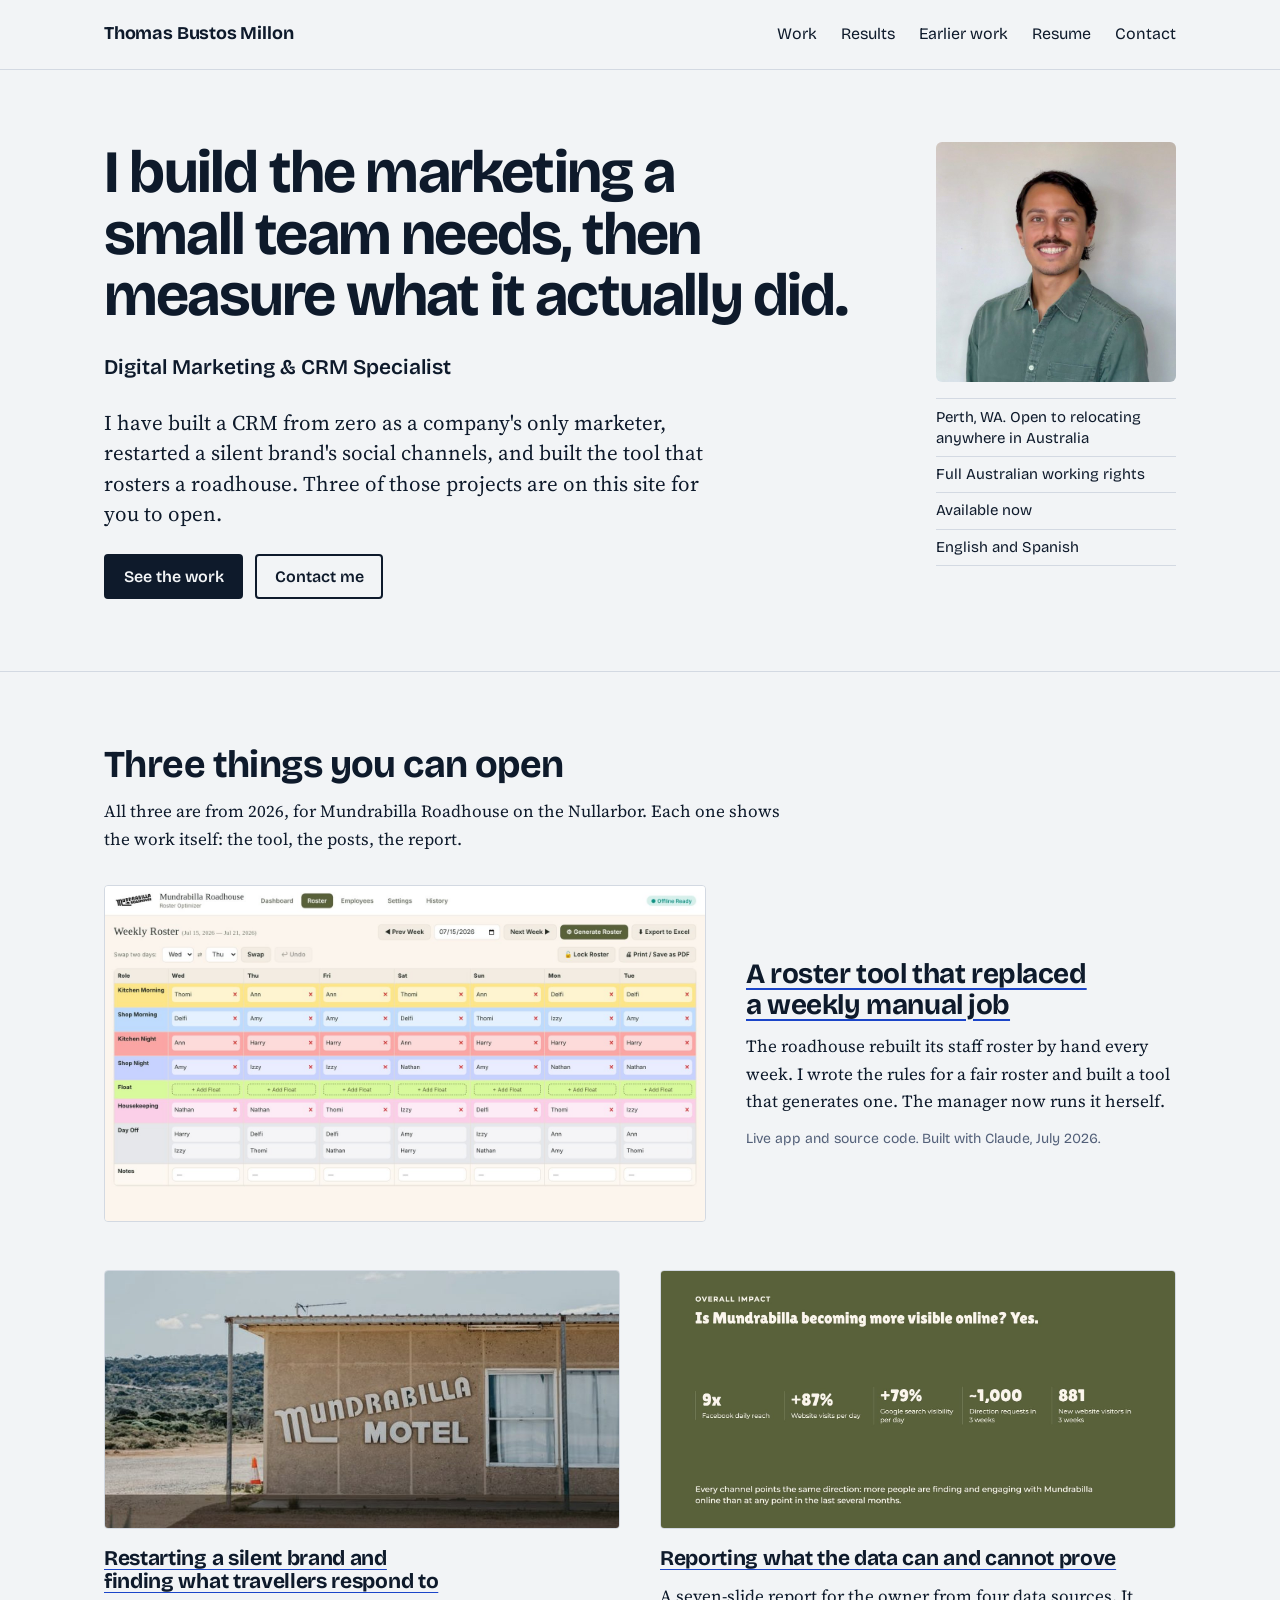
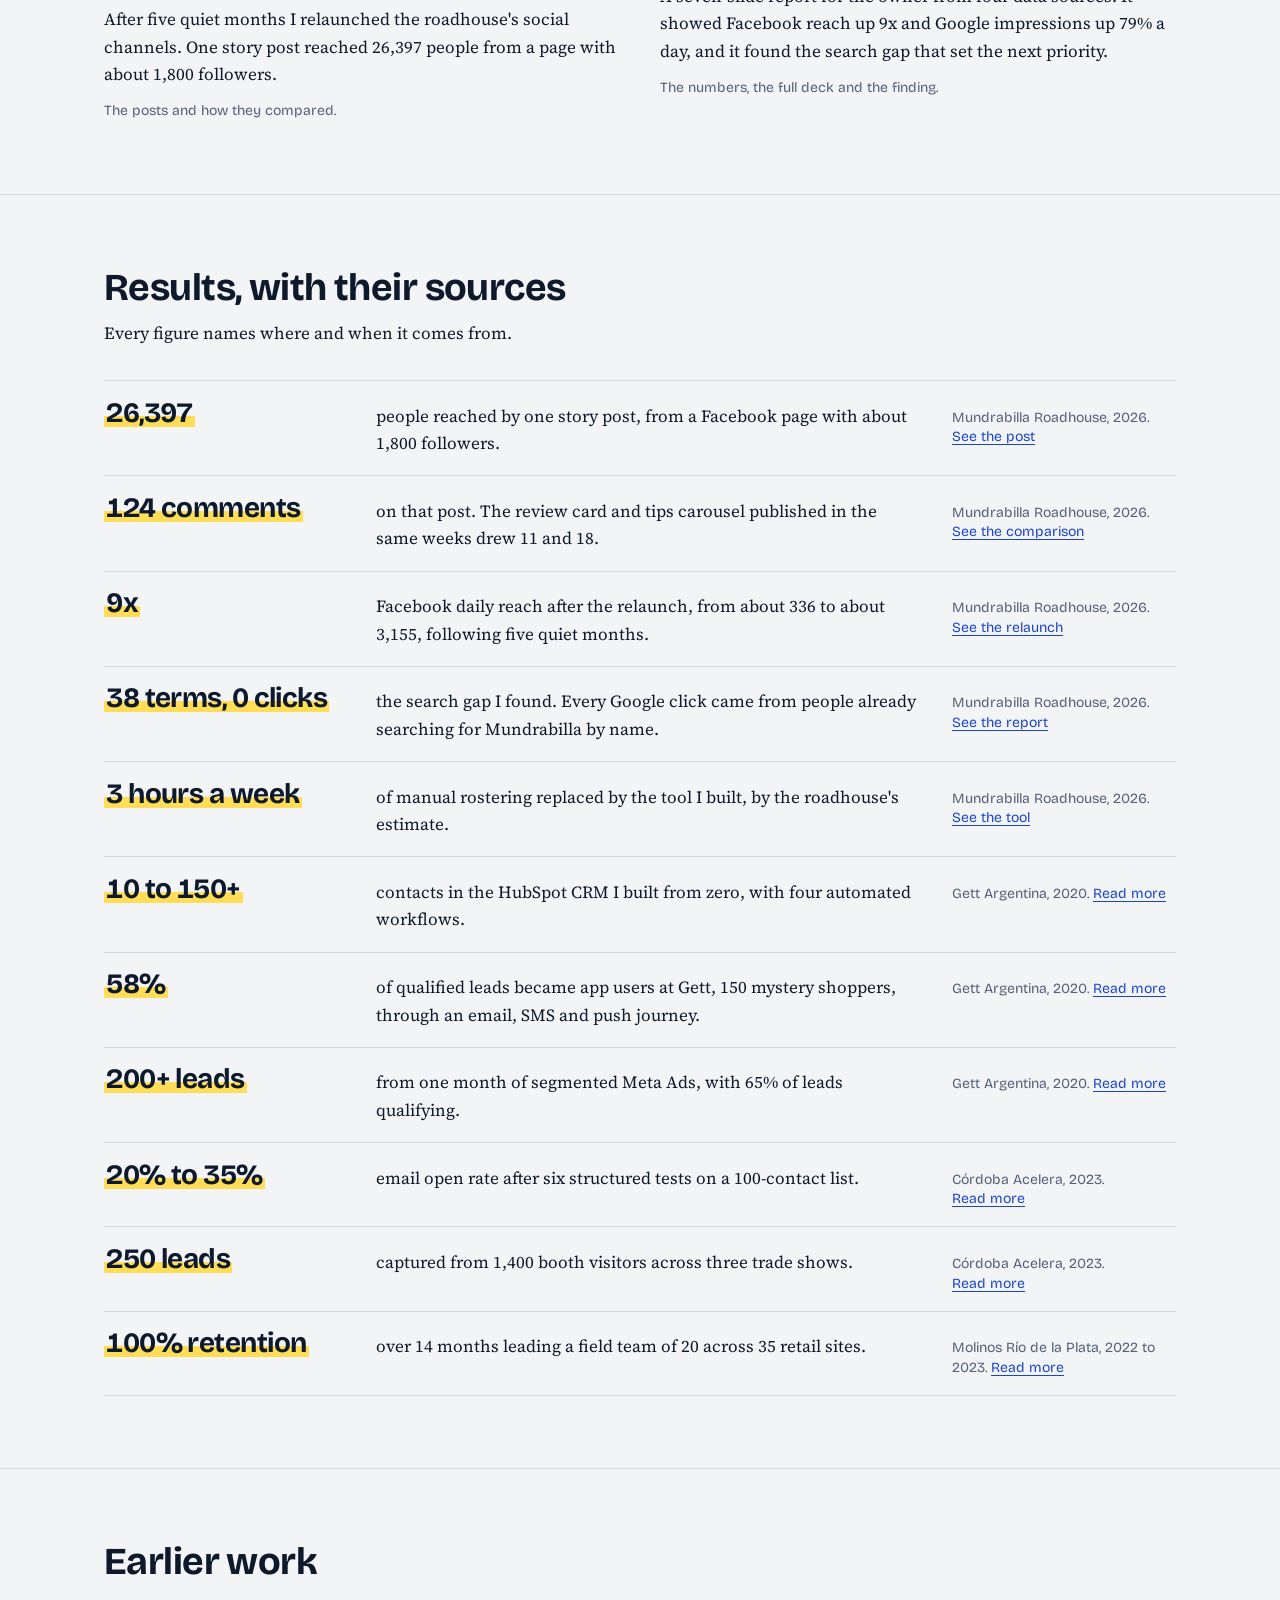
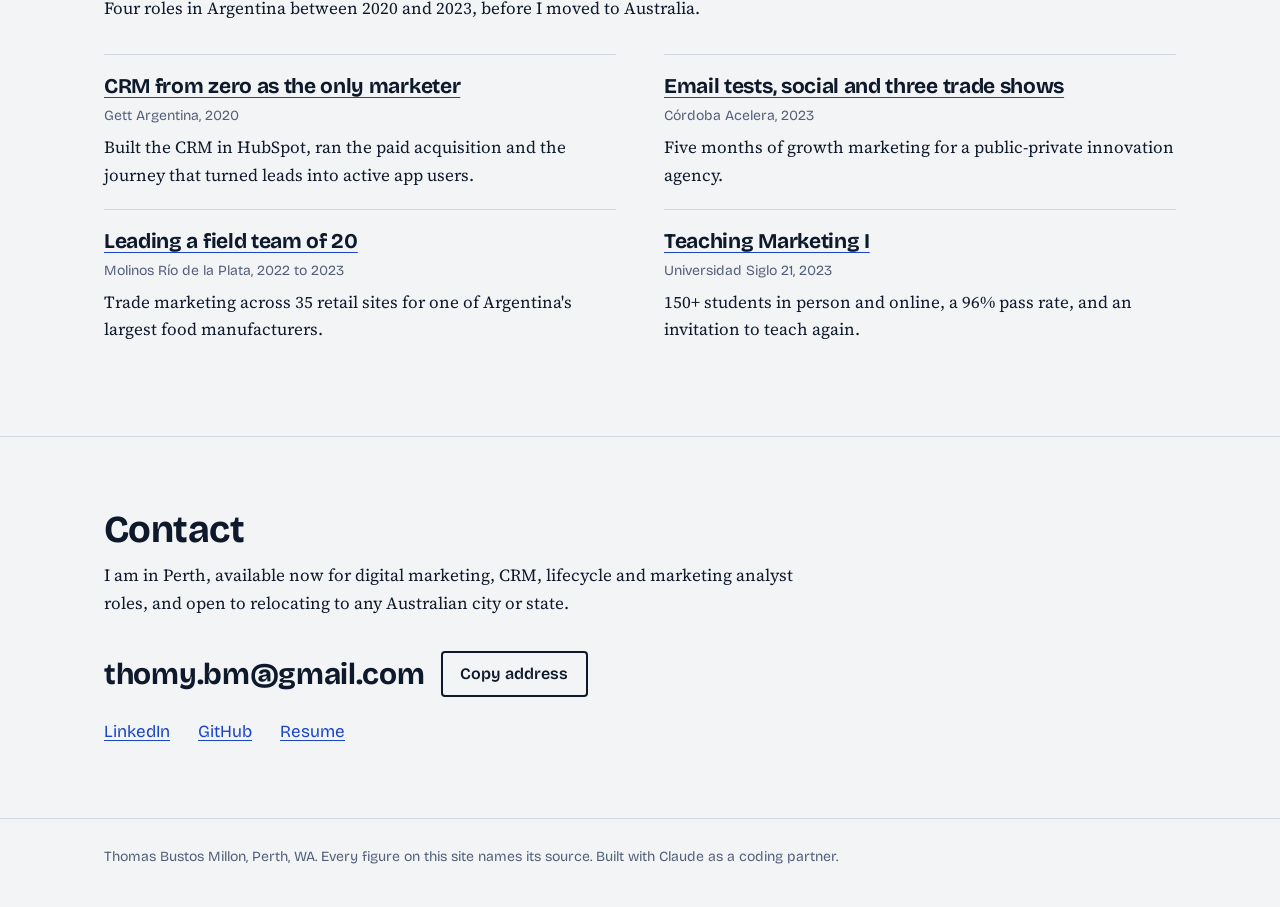
==== index.html @ 8770dae7 "Add files via upload" ====
<!doctype html>
<html lang="en-AU">
<head>
<meta charset="utf-8">
<meta name="viewport" content="width=device-width, initial-scale=1">
<title>Thomas Bustos Millon | Digital Marketing &amp; CRM Specialist, Perth</title>
<meta name="description" content="Portfolio of Thomas Bustos Millon, a digital marketing and CRM specialist in Perth. Real projects, with the evidence and the source of every number.">
<meta property="og:title" content="Thomas Bustos Millon | Digital Marketing &amp; CRM Specialist, Perth">
<meta property="og:description" content="Portfolio of Thomas Bustos Millon, a digital marketing and CRM specialist in Perth. Real projects, with the evidence and the source of every number.">
<meta property="og:type" content="website">
<meta name="color-scheme" content="light dark">
<link rel="preconnect" href="https://fonts.googleapis.com">
<link rel="preconnect" href="https://fonts.gstatic.com" crossorigin>
<link rel="stylesheet" href="https://fonts.googleapis.com/css2?family=Bricolage+Grotesque:opsz,wght@12..96,400..800&family=Source+Serif+4:ital,opsz,wght@0,8..60,400..700;1,8..60,400..700&display=swap">
<link rel="stylesheet" href="assets/site.css">
<script type="application/ld+json">{"@context": "https://schema.org", "@type": "Person", "name": "Thomas Bustos Millon", "jobTitle": "Digital Marketing & CRM Specialist", "address": {"@type": "PostalAddress", "addressLocality": "Perth", "addressRegion": "WA", "addressCountry": "AU"}, "knowsLanguage": ["en", "es"], "sameAs": ["https://www.linkedin.com/in/thomas-bustos-millon", "https://github.com/thomybm"]}</script>
</head>
<body>
<a class="skip" href="#main">Skip to content</a>
<header class="site-head"><div class="wrap">
  <a class="brand" href="index.html">Thomas Bustos Millon</a>
  <nav class="site-nav" aria-label="Main">
    <a href="index.html#work">Work</a>
    <a href="index.html#results">Results</a>
    <a href="earlier-work.html">Earlier work</a>
    <a href="resume.html">Resume</a>
    <a href="index.html#contact">Contact</a>
  </nav>
</div></header>
<main id="main">
<section class="section hero" aria-labelledby="hero-title">
  <div class="wrap">
    <div class="hero-main">
      <h1 id="hero-title">I build the marketing a small team needs, then measure what it actually did.</h1>
      <p class="role">Digital Marketing &amp; CRM Specialist</p>
      <p class="lede">I have built a CRM from zero as a company's only marketer, restarted a silent brand's social channels, and built the tool that rosters a roadhouse. Three of those projects are on this site for you to open.</p>
      <div class="actions">
        <a class="btn btn-solid" href="#work">See the work</a>
        <a class="btn" href="#contact">Contact me</a>
      </div>
    </div>
    <div class="hero-side">
      <img src="assets/img/thomas.jpg" alt="Thomas Bustos Millon" width="640" height="640">
      <ul class="facts">
        <li>Perth, WA. Open to relocating anywhere in Australia</li>
        <li>Full Australian working rights</li>
        <li>Available now</li>
        <li>English and Spanish</li>
      </ul>
    </div>
  </div>
</section>

<section class="section" id="work" aria-labelledby="work-title">
  <div class="wrap">
    <div class="section-head">
      <h2 id="work-title">Three things you can open</h2>
      <p>All three are from 2026, for Mundrabilla Roadhouse on the Nullarbor. Each one shows the work itself: the tool, the posts, the report.</p>
    </div>

    <article class="feature">
      <a class="shot" href="roster-optimizer.html"><img src="assets/img/roster-week.jpg" alt="The Roster Optimizer showing a generated weekly roster, with roles down the side and days across the top" width="1500" height="838"></a>
      <div class="feature-text">
        <h3><a class="title-link" href="roster-optimizer.html">A roster tool that replaced a weekly manual job</a></h3>
        <p>The roadhouse rebuilt its staff roster by hand every week. I wrote the rules for a fair roster and built a tool that generates one. The manager now runs it herself.</p>
        <p class="small">Live app and source code. Built with Claude, July 2026.</p>
      </div>
    </article>

    <div class="pair">
      <article>
        <a class="shot shot-crop" href="social-relaunch.html"><img src="assets/img/post-crossing-image.jpg" alt="Facebook post image of the Mundrabilla Motel with the words #MundrabillaCrossing, show us your crossing" width="820" height="1024" style="object-position: center 62%"></a>
        <div class="pair-text">
          <h3><a class="title-link" href="social-relaunch.html">Restarting a silent brand and finding what travellers respond to</a></h3>
          <p>After five quiet months I relaunched the roadhouse's social channels. One story post reached 26,397 people from a page with about 1,800 followers.</p>
          <p class="small">The posts and how they compared.</p>
        </div>
      </article>
      <article>
        <a class="shot shot-crop" href="performance-report.html"><img src="assets/img/deck-6.jpg" alt="Report slide titled Is Mundrabilla becoming more visible online? Yes. It shows Facebook daily reach up 9 times, website visits per day up 87%, Google search visibility up 79%, about 1,000 direction requests and 881 new website visitors." width="1600" height="900" style="object-position: left 35%"></a>
        <div class="pair-text">
          <h3><a class="title-link" href="performance-report.html">Reporting what the data can and cannot prove</a></h3>
          <p>A seven-slide report for the owner from four data sources. It showed Facebook reach up 9x and Google impressions up 79% a day, and it found the search gap that set the next priority.</p>
          <p class="small">The numbers, the full deck and the finding.</p>
        </div>
      </article>
    </div>
  </div>
</section>

<section class="section" id="results" aria-labelledby="results-title">
  <div class="wrap">
    <div class="section-head">
      <h2 id="results-title">Results, with their sources</h2>
      <p>Every figure names where and when it comes from.</p>
    </div>
    <ul class="results">
      <li>
        <p class="fig"><span>26,397</span></p>
        <p class="what">people reached by one story post, from a Facebook page with about 1,800 followers.</p>
        <p class="src">Mundrabilla Roadhouse, 2026. <a href="social-relaunch.html">See the post</a></p>
      </li>
      <li>
        <p class="fig"><span>124 comments</span></p>
        <p class="what">on that post. The review card and tips carousel published in the same weeks drew 11 and 18.</p>
        <p class="src">Mundrabilla Roadhouse, 2026. <a href="social-relaunch.html">See the comparison</a></p>
      </li>
      <li>
        <p class="fig"><span>9x</span></p>
        <p class="what">Facebook daily reach after the relaunch, from about 336 to about 3,155, following five quiet months.</p>
        <p class="src">Mundrabilla Roadhouse, 2026. <a href="social-relaunch.html">See the relaunch</a></p>
      </li>
      <li>
        <p class="fig"><span>38 terms, 0 clicks</span></p>
        <p class="what">the search gap I found. Every Google click came from people already searching for Mundrabilla by name.</p>
        <p class="src">Mundrabilla Roadhouse, 2026. <a href="performance-report.html">See the report</a></p>
      </li>
      <li>
        <p class="fig"><span>3 hours a week</span></p>
        <p class="what">of manual rostering replaced by the tool I built, by the roadhouse's estimate.</p>
        <p class="src">Mundrabilla Roadhouse, 2026. <a href="roster-optimizer.html">See the tool</a></p>
      </li>
      <li>
        <p class="fig"><span>10 to 150+</span></p>
        <p class="what">contacts in the HubSpot CRM I built from zero, with four automated workflows.</p>
        <p class="src">Gett Argentina, 2020. <a href="earlier-work.html#gett">Read more</a></p>
      </li>
      <li>
        <p class="fig"><span>58%</span></p>
        <p class="what">of qualified leads became app users at Gett, 150 mystery shoppers, through an email, SMS and push journey.</p>
        <p class="src">Gett Argentina, 2020. <a href="earlier-work.html#gett">Read more</a></p>
      </li>
      <li>
        <p class="fig"><span>200+ leads</span></p>
        <p class="what">from one month of segmented Meta Ads, with 65% of leads qualifying.</p>
        <p class="src">Gett Argentina, 2020. <a href="earlier-work.html#gett">Read more</a></p>
      </li>
      <li>
        <p class="fig"><span>20% to 35%</span></p>
        <p class="what">email open rate after six structured tests on a 100-contact list.</p>
        <p class="src">Córdoba Acelera, 2023. <a href="earlier-work.html#cordoba">Read more</a></p>
      </li>
      <li>
        <p class="fig"><span>250 leads</span></p>
        <p class="what">captured from 1,400 booth visitors across three trade shows.</p>
        <p class="src">Córdoba Acelera, 2023. <a href="earlier-work.html#cordoba">Read more</a></p>
      </li>
      <li>
        <p class="fig"><span>100% retention</span></p>
        <p class="what">over 14 months leading a field team of 20 across 35 retail sites.</p>
        <p class="src">Molinos Río de la Plata, 2022 to 2023. <a href="earlier-work.html#molinos">Read more</a></p>
      </li>
    </ul>
  </div>
</section>

<section class="section" aria-labelledby="earlier-title">
  <div class="wrap">
    <div class="section-head">
      <h2 id="earlier-title">Earlier work</h2>
      <p>Four roles in Argentina between 2020 and 2023, before I moved to Australia.</p>
    </div>
    <div class="earlier">
      <article>
        <h3><a class="title-link" href="earlier-work.html#gett">CRM from zero as the only marketer</a></h3>
        <p class="when">Gett Argentina, 2020</p>
        <p>Built the CRM in HubSpot, ran the paid acquisition and the journey that turned leads into active app users.</p>
      </article>
      <article>
        <h3><a class="title-link" href="earlier-work.html#cordoba">Email tests, social and three trade shows</a></h3>
        <p class="when">Córdoba Acelera, 2023</p>
        <p>Five months of growth marketing for a public-private innovation agency.</p>
      </article>
      <article>
        <h3><a class="title-link" href="earlier-work.html#molinos">Leading a field team of 20</a></h3>
        <p class="when">Molinos Río de la Plata, 2022 to 2023</p>
        <p>Trade marketing across 35 retail sites for one of Argentina's largest food manufacturers.</p>
      </article>
      <article>
        <h3><a class="title-link" href="earlier-work.html#teaching">Teaching Marketing I</a></h3>
        <p class="when">Universidad Siglo 21, 2023</p>
        <p>150+ students in person and online, a 96% pass rate, and an invitation to teach again.</p>
      </article>
    </div>
  </div>
</section>

<section class="section" id="contact" aria-labelledby="contact-title">
  <div class="wrap">
    <div class="section-head">
      <h2 id="contact-title">Contact</h2>
      <p>I am in Perth, available now for digital marketing, CRM, lifecycle and marketing analyst roles, and open to relocating to any Australian city or state.</p>
    </div>
    <div class="contact">
      <div class="email-row">
        <span class="email" id="email">thomy.bm@gmail.com</span>
        <button class="btn" type="button" data-copy="email">Copy address</button>
      </div>
      <ul class="links">
        <li><a href="https://www.linkedin.com/in/thomas-bustos-millon">LinkedIn</a></li>
        <li><a href="https://github.com/thomybm">GitHub</a></li>
        <li><a href="resume.html">Resume</a></li>
      </ul>
    </div>
  </div>
</section>
</main>
<footer class="site-foot"><div class="wrap">
  <p class="small">Thomas Bustos Millon, Perth, WA. Every figure on this site names its source. Built with Claude as a coding partner.</p>
</div></footer>
<script src="assets/site.js"></script>
</body>
</html>
---- assets/site.css ----
/* Layout: a left-aligned report. Main column for the work, a margin column where
   sources and evidence status sit beside the thing they describe. */
:root {
  --paper: #F2F4F6;
  --surface: #FFFFFF;
  --ink: #0E1A2B;
  --muted: #536079;
  --line: #D3D9E2;
  --accent: #1B45C9;
  --mark: #FFDD57;
  --mark-ink: #2A2200;
  --sans: "Bricolage Grotesque", "Segoe UI", "Helvetica Neue", Arial, sans-serif;
  --serif: "Source Serif 4", Georgia, "Times New Roman", serif;
  --step--1: 0.875rem;
  --step-0: 1.0625rem;
  --step-1: 1.3125rem;
  --step-2: 1.75rem;
  --step-3: 2.375rem;
  --step-4: clamp(2.25rem, 1.2rem + 4.2vw, 3.75rem);
  --gutter: clamp(16px, 4vw, 40px);
  --note: 17rem;
}
@media (prefers-color-scheme: dark) {
  :root:not([data-theme="light"]) {
    --paper: #0D131C; --surface: #151D29; --ink: #E7ECF3; --muted: #9BA8BC;
    --line: #283346; --accent: #9BB7FF; --mark: #E9C63B; --mark-ink: #1D1700;
    color-scheme: dark;
  }
}
:root[data-theme="dark"] {
  --paper: #0D131C; --surface: #151D29; --ink: #E7ECF3; --muted: #9BA8BC;
  --line: #283346; --accent: #9BB7FF; --mark: #E9C63B; --mark-ink: #1D1700;
  color-scheme: dark;
}

*, *::before, *::after { box-sizing: border-box; }
html { -webkit-text-size-adjust: 100%; }
body {
  margin: 0;
  background: var(--paper);
  color: var(--ink);
  font-family: var(--serif);
  font-size: var(--step-0);
  line-height: 1.62;
  font-optical-sizing: auto;
}
img { max-width: 100%; height: auto; display: block; }
a { color: var(--accent); text-underline-offset: 0.18em; text-decoration-thickness: 0.06em; }
a:hover { text-decoration-thickness: 0.12em; }
:focus-visible { outline: 3px solid var(--accent); outline-offset: 3px; border-radius: 2px; }
h1, h2, h3, h4 { font-family: var(--sans); line-height: 1.1; margin: 0; text-wrap: balance; letter-spacing: -0.015em; }
p, ul, ol, dl, figure { margin: 0; }
ul, ol { padding-left: 1.2em; }
li + li { margin-top: 0.35em; }

.wrap { max-width: 72rem; margin-inline: auto; padding-inline: var(--gutter); }
.skip { position: absolute; left: -999px; top: 0; background: var(--ink); color: var(--paper); padding: 0.5rem 1rem; font-family: var(--sans); }
.skip:focus { left: var(--gutter); top: 0.5rem; z-index: 10; }

/* Header */
.site-head { border-bottom: 1px solid var(--line); }
.site-head .wrap { display: flex; flex-wrap: wrap; align-items: baseline; justify-content: space-between; gap: 0.5rem 2rem; padding-block: 1.1rem; }
.brand { font-family: var(--sans); font-weight: 700; font-size: 1.125rem; color: var(--ink); text-decoration: none; letter-spacing: -0.01em; }
.site-nav { display: flex; flex-wrap: wrap; gap: 0.25rem 1.5rem; font-family: var(--sans); font-size: 1rem; }
.site-nav a { color: var(--ink); text-decoration: none; padding-block: 0.2rem; border-bottom: 2px solid transparent; }
.site-nav a:hover, .site-nav a[aria-current="page"] { border-bottom-color: var(--accent); }

/* Sections */
.section { padding-block: clamp(2.5rem, 6vw, 4.5rem); }
.section + .section { border-top: 1px solid var(--line); }
.section-head { display: grid; gap: 0.75rem; margin-bottom: 2rem; max-width: 44rem; }
.section-head h2 { font-size: var(--step-3); font-weight: 700; }
.lede { font-size: var(--step-1); line-height: 1.45; color: var(--ink); }
.small { font-family: var(--sans); font-size: var(--step--1); line-height: 1.45; color: var(--muted); }

/* Evidence status: filled mark = evidence is on this site, outline = from my records */
.tag { display: inline-flex; align-items: center; gap: 0.4em; font-family: var(--sans); font-size: 0.8125rem; font-weight: 600; line-height: 1; padding: 0.3em 0.55em; border-radius: 3px; white-space: nowrap; }
.tag::before { content: ""; width: 0.6em; height: 0.6em; border-radius: 1px; }
.tag-shown { background: var(--mark); color: var(--mark-ink); }
.tag-shown::before { background: var(--mark-ink); }
.tag-stated { color: var(--ink); box-shadow: inset 0 0 0 1px var(--muted); }
.tag-stated::before { box-shadow: inset 0 0 0 1.5px var(--ink); }

/* Buttons */
.actions { display: flex; flex-wrap: wrap; gap: 0.75rem; }
.btn { display: inline-block; font-family: var(--sans); font-weight: 600; font-size: 1rem; line-height: 1.2; padding: 0.7em 1.1em; border-radius: 4px; text-decoration: none; border: 2px solid var(--ink); color: var(--ink); background: transparent; cursor: pointer; }
.btn:hover { background: var(--ink); color: var(--paper); }
.btn-solid { background: var(--ink); color: var(--paper); }
.btn-solid:hover { background: var(--accent); border-color: var(--accent); color: var(--paper); }

/* Hero */
.hero .wrap { display: grid; grid-template-columns: minmax(0, 1fr) 15rem; gap: 2.5rem 4rem; align-items: start; }
.hero-main { display: grid; gap: 1.5rem; min-width: 0; }
.hero h1 { font-size: var(--step-4); font-weight: 700; line-height: 1.02; letter-spacing: -0.03em; }
.hero .lede { max-width: 38rem; }
.role { font-family: var(--sans); font-weight: 600; font-size: var(--step-1); }
.hero-side { display: grid; gap: 1rem; }
.hero-side img { width: 100%; aspect-ratio: 1; object-fit: cover; border-radius: 6px; }
.facts { list-style: none; padding: 0; font-family: var(--sans); font-size: 0.9375rem; line-height: 1.4; }
.facts li { padding-block: 0.45rem; border-top: 1px solid var(--line); margin: 0; }
.facts li:last-child { border-bottom: 1px solid var(--line); }

/* Work on the home page */
.feature { display: grid; grid-template-columns: minmax(0, 7fr) minmax(0, 5fr); gap: 2rem 2.5rem; align-items: center; }
.feature-text, .pair-text { display: grid; gap: 0.8rem; justify-items: start; min-width: 0; }
.feature h3 { font-size: var(--step-2); font-weight: 700; }
.pair { display: grid; grid-template-columns: repeat(2, minmax(0, 1fr)); gap: 2.5rem; margin-top: 3rem; }
.pair article { display: grid; gap: 1.1rem; align-content: start; min-width: 0; }
.pair h3 { font-size: var(--step-1); font-weight: 700; }
.shot { border: 1px solid var(--line); border-radius: 4px; overflow: hidden; background: var(--surface); }
.shot img { width: 100%; }
.shot-crop img { aspect-ratio: 2 / 1; object-fit: cover; object-position: top left; }
.title-link { color: var(--ink); text-decoration-color: var(--accent); }

/* Results */
.legend { display: flex; flex-wrap: wrap; gap: 0.6rem 2rem; font-family: var(--sans); font-size: 0.9375rem; color: var(--muted); align-items: center; }
.legend span { display: inline-flex; gap: 0.6rem; align-items: center; }
.results { list-style: none; padding: 0; margin-top: 1.5rem; }
.results > li { display: grid; grid-template-columns: 15rem minmax(0, 1fr) 14rem; gap: 0.5rem 2rem; align-items: baseline; padding-block: 1.1rem; border-top: 1px solid var(--line); margin: 0; }
.results > li:last-child { border-bottom: 1px solid var(--line); }
.fig { font-family: var(--sans); font-weight: 700; font-size: var(--step-2); line-height: 1.05; letter-spacing: -0.02em; font-variant-numeric: tabular-nums; }
.fig span { background: linear-gradient(transparent 58%, var(--mark) 58%, var(--mark) 92%, transparent 92%); padding-inline: 0.08em; }
.results .what { min-width: 0; }
.results .src { font-family: var(--sans); font-size: var(--step--1); line-height: 1.4; color: var(--muted); }
.results .src a { white-space: nowrap; }
.group-label { font-family: var(--sans); font-weight: 700; font-size: 1rem; margin-top: 2.5rem; display: flex; gap: 0.75rem; align-items: center; }

/* Report figures */
.figs { list-style: none; padding: 0; display: grid; grid-template-columns: repeat(4, minmax(0, 1fr)); gap: 1.75rem 2rem; margin-block: 0.5rem; }
.figs li { margin: 0; display: grid; gap: 0.45rem; align-content: start; padding-top: 1rem; border-top: 1px solid var(--line); }
.figs .fig { font-size: 2rem; }
.figs li p:last-child { font-family: var(--sans); font-size: 0.9375rem; line-height: 1.35; color: var(--muted); }

/* Earlier work on the home page */
.earlier { display: grid; grid-template-columns: repeat(2, minmax(0, 1fr)); gap: 0 3rem; }
.earlier article { display: grid; gap: 0.4rem; padding-block: 1.25rem; border-top: 1px solid var(--line); align-content: start; }
.earlier h3 { font-size: var(--step-1); font-weight: 700; }
.when { font-family: var(--sans); font-size: var(--step--1); color: var(--muted); }

/* Contact */
.contact { display: grid; gap: 1.25rem; justify-items: start; }
.email-row { display: flex; flex-wrap: wrap; gap: 0.75rem 1rem; align-items: center; }
.email { font-family: var(--sans); font-weight: 700; font-size: clamp(1.25rem, 0.9rem + 1.6vw, 1.875rem); letter-spacing: -0.01em; overflow-wrap: anywhere; user-select: all; }
.links { display: flex; flex-wrap: wrap; gap: 0.5rem 1.75rem; font-family: var(--sans); font-size: 1.0625rem; list-style: none; padding: 0; }
.links li { margin: 0; }

.site-foot { border-top: 1px solid var(--line); padding-block: 1.75rem 2.5rem; }

/* Case pages */
.case-head { padding-block: clamp(2rem, 5vw, 3.5rem) 0; display: grid; gap: 1.25rem; }
.back { font-family: var(--sans); font-size: 0.9375rem; }
.case-head > .tag, .case-head > .back { justify-self: start; }
.case-head h1 { font-size: var(--step-4); font-weight: 700; letter-spacing: -0.03em; line-height: 1.04; max-width: 20ch; }
.case-head .lede { max-width: 42rem; }
.meta { display: grid; grid-template-columns: repeat(4, minmax(0, 1fr)); gap: 1rem 2rem; padding-block: 1.25rem; border-block: 1px solid var(--line); font-family: var(--sans); font-size: 0.9375rem; line-height: 1.4; margin-top: 0.75rem; }
.meta dt { color: var(--muted); font-size: var(--step--1); }
.meta dd { margin: 0.15rem 0 0; }
.block { display: grid; grid-template-columns: minmax(0, 42rem) var(--note); gap: 1rem 4rem; padding-block: 2.25rem; justify-content: space-between; }
.block + .block { border-top: 1px solid var(--line); }
.block-main { display: grid; gap: 1rem; min-width: 0; align-content: start; }
.block-main > h2 { font-size: var(--step-2); font-weight: 700; margin-bottom: 0.25rem; }
.block-main > h3 { font-size: var(--step-1); font-weight: 700; margin-top: 0.75rem; }
.block-wide { grid-template-columns: minmax(0, 1fr); }
.block-wide .block-main > p { max-width: 42rem; }
.note { font-family: var(--sans); font-size: var(--step--1); line-height: 1.45; color: var(--muted); display: grid; gap: 0.75rem; align-content: start; padding-top: 0.5rem; }
.note strong { color: var(--ink); font-weight: 600; }
figure { display: grid; gap: 0.6rem; }
figcaption { font-family: var(--sans); font-size: var(--step--1); line-height: 1.45; color: var(--muted); max-width: 44rem; }
blockquote { margin: 0; padding-left: 1.1rem; border-left: 3px solid var(--mark); font-size: var(--step-1); line-height: 1.45; }
blockquote footer { font-family: var(--sans); font-size: var(--step--1); color: var(--muted); margin-top: 0.5rem; }
.callout { background: var(--surface); border: 1px solid var(--line); border-radius: 4px; padding: 1.25rem 1.4rem; display: grid; gap: 0.6rem; }
.callout h3 { font-size: 1.0625rem; font-weight: 700; }

/* Social posts: photo beside the post panel */
.post { display: grid; grid-template-columns: minmax(0, 1fr) minmax(0, 1fr); border: 1px solid var(--line); border-radius: 4px; overflow: hidden; background: #242526; align-items: stretch; max-width: 46rem; }
.post img { width: 100%; height: 100%; object-fit: cover; }
.post .panel { height: auto; align-self: start; }
.duo { display: grid; grid-template-columns: repeat(2, minmax(0, 1fr)); gap: 1.5rem; max-width: 46rem; }
.duo .shot img { width: 100%; }

/* Reach chart: a table with one bar column drawn to a single scale */
.chart-wrap { overflow-x: auto; }
.chart { width: 100%; border-collapse: collapse; font-family: var(--sans); font-size: 0.9375rem; line-height: 1.3; min-width: 34rem; }
.chart caption { text-align: left; font-weight: 700; font-size: 1.0625rem; padding-bottom: 0.75rem; }
.chart th, .chart td { text-align: left; padding: 0.6rem 0.75rem 0.6rem 0; border-top: 1px solid var(--line); vertical-align: middle; }
.chart thead th { font-weight: 600; color: var(--muted); font-size: var(--step--1); border-top: 0; }
.chart .num { text-align: right; font-variant-numeric: tabular-nums; white-space: nowrap; }
.chart .kind { color: var(--muted); font-size: var(--step--1); display: block; }
.chart .barcell { width: 38%; }
.bar { height: 0.9rem; background: var(--muted); border-radius: 2px; min-width: 2px; }
.bar-story { background: var(--accent); }

/* Journey diagram */
.flow { list-style: none; padding: 0; display: grid; grid-template-columns: repeat(4, minmax(0, 1fr)); gap: 0.75rem; font-family: var(--sans); font-size: 0.9375rem; line-height: 1.35; counter-reset: step; }
.flow li { margin: 0; background: var(--surface); border: 1px solid var(--line); border-radius: 4px; padding: 0.9rem 1rem; display: grid; gap: 0.3rem; align-content: start; counter-increment: step; }
.flow li::before { content: counter(step); font-weight: 700; color: var(--muted); font-size: var(--step--1); }
.flow strong { font-weight: 700; }
.flow .n { font-weight: 700; font-size: 1.25rem; font-variant-numeric: tabular-nums; }

/* Deck slides */
.slides { display: grid; grid-template-columns: repeat(3, minmax(0, 1fr)); gap: 1rem; }
.slides a, .lead-slide a { display: block; border: 1px solid var(--line); border-radius: 4px; overflow: hidden; }
.slides img, .lead-slide img { width: 100%; }

/* Resume */
.resume-top { display: grid; gap: 1rem; padding-block: clamp(2rem, 5vw, 3.5rem) 1.5rem; }
.resume-top h1 { font-size: var(--step-4); font-weight: 700; letter-spacing: -0.03em; line-height: 1.04; }
.cv { display: grid; grid-template-columns: 12rem minmax(0, 1fr); gap: 0.5rem 3rem; padding-block: 2rem; border-top: 1px solid var(--line); }
.cv > h2 { font-size: var(--step-1); font-weight: 700; }
.cv-body { display: grid; gap: 1.6rem; min-width: 0; max-width: 46rem; }
.job { display: grid; gap: 0.4rem; }
.job h3 { font-size: 1.125rem; font-weight: 700; letter-spacing: -0.005em; }
.job .when { margin-bottom: 0.2rem; }
.toolset { display: grid; gap: 0.9rem; }
.toolset h3 { font-size: 1rem; font-weight: 700; margin-bottom: 0.2rem; }
.certs { display: grid; grid-template-columns: repeat(3, minmax(0, 1fr)); gap: 1.5rem 1.25rem; }
.certs figure > a { display: block; border: 1px solid var(--line); border-radius: 4px; overflow: hidden; }
.certs figcaption strong { color: var(--ink); font-weight: 600; display: block; }

/* Narrow screens */
@media (max-width: 60rem) {
  .hero .wrap { grid-template-columns: minmax(0, 1fr); }
  .hero-side { grid-template-columns: 7.5rem minmax(0, 1fr); align-items: start; gap: 1.25rem; order: -1; }
  .feature { grid-template-columns: minmax(0, 1fr); }
  .block { grid-template-columns: minmax(0, 1fr); }
  .note { border-left: 3px solid var(--line); padding: 0 0 0 1rem; }
  .results > li { grid-template-columns: 9rem minmax(0, 1fr); }
  .results .src { grid-column: 2; }
  .meta { grid-template-columns: repeat(2, minmax(0, 1fr)); }
  .cv { grid-template-columns: minmax(0, 1fr); }
  .flow { grid-template-columns: repeat(2, minmax(0, 1fr)); }
  .figs { grid-template-columns: repeat(2, minmax(0, 1fr)); }
}
@media (max-width: 40rem) {
  body { font-size: 1rem; }
  .pair, .earlier, .duo { grid-template-columns: minmax(0, 1fr); }
  .results > li { grid-template-columns: minmax(0, 1fr); gap: 0.35rem; }
  .results .src { grid-column: 1; }
  .post { grid-template-columns: minmax(0, 1fr); }
  .slides { grid-template-columns: repeat(2, minmax(0, 1fr)); }
  .certs { grid-template-columns: repeat(2, minmax(0, 1fr)); }
  .flow { grid-template-columns: minmax(0, 1fr); }
  .chart { min-width: 0; }
  .chart .barcell { display: none; }
  .section-head h2 { font-size: var(--step-2); }
}
@media (prefers-reduced-motion: no-preference) {
  .btn, .site-nav a { transition: background-color 0.15s, color 0.15s, border-color 0.15s; }
}
@media print {
  :root { --paper: #fff; --surface: #fff; --ink: #000; --muted: #333; --line: #bbb; --accent: #000; }
  .site-head, .site-foot, .no-print, .certs img { display: none; }
  body { font-size: 10.5pt; }
  .cv { padding-block: 0.8rem; grid-template-columns: 8rem minmax(0, 1fr); gap: 0.25rem 1.5rem; }
  .cv-body { gap: 0.8rem; }
  .resume-top { padding-block: 0 0.5rem; }
  .resume-top h1 { font-size: 22pt; }
  .certs { grid-template-columns: minmax(0, 1fr); gap: 0.3rem; }
  a { text-decoration: none; }
}
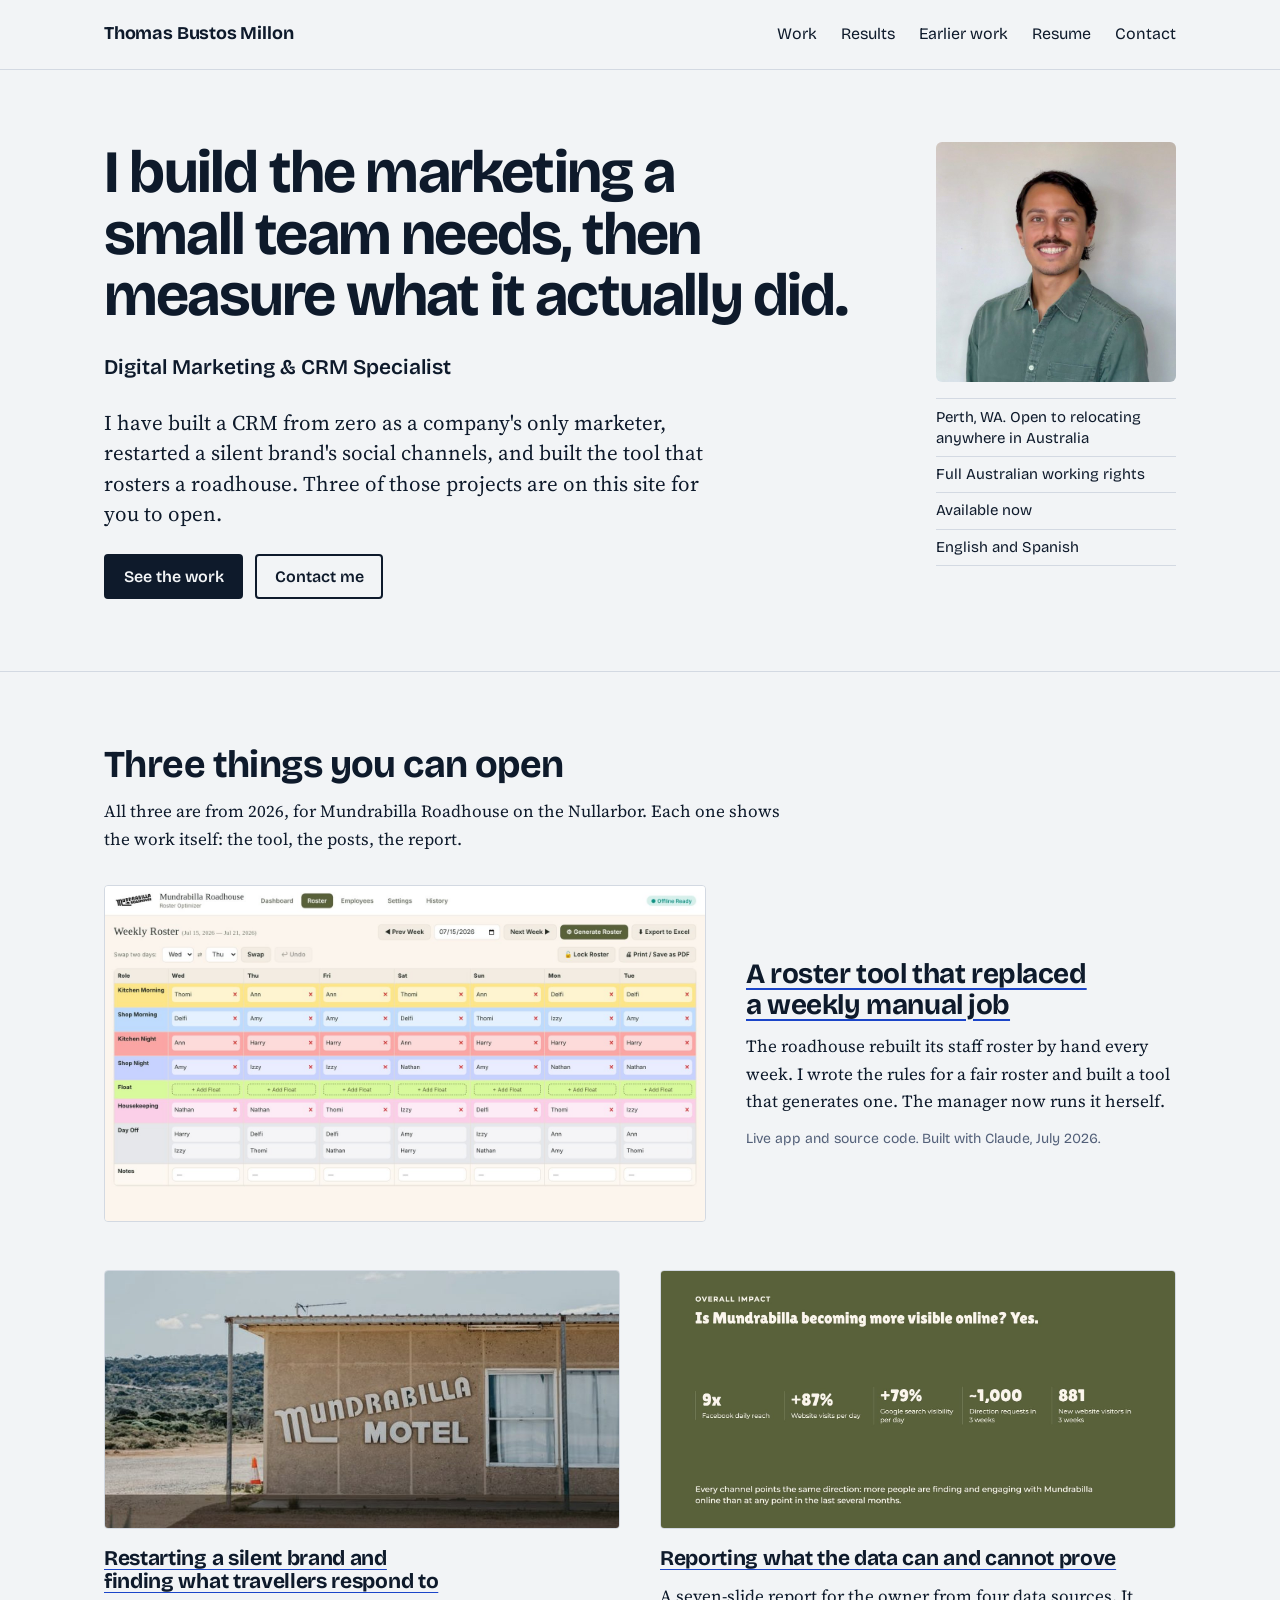
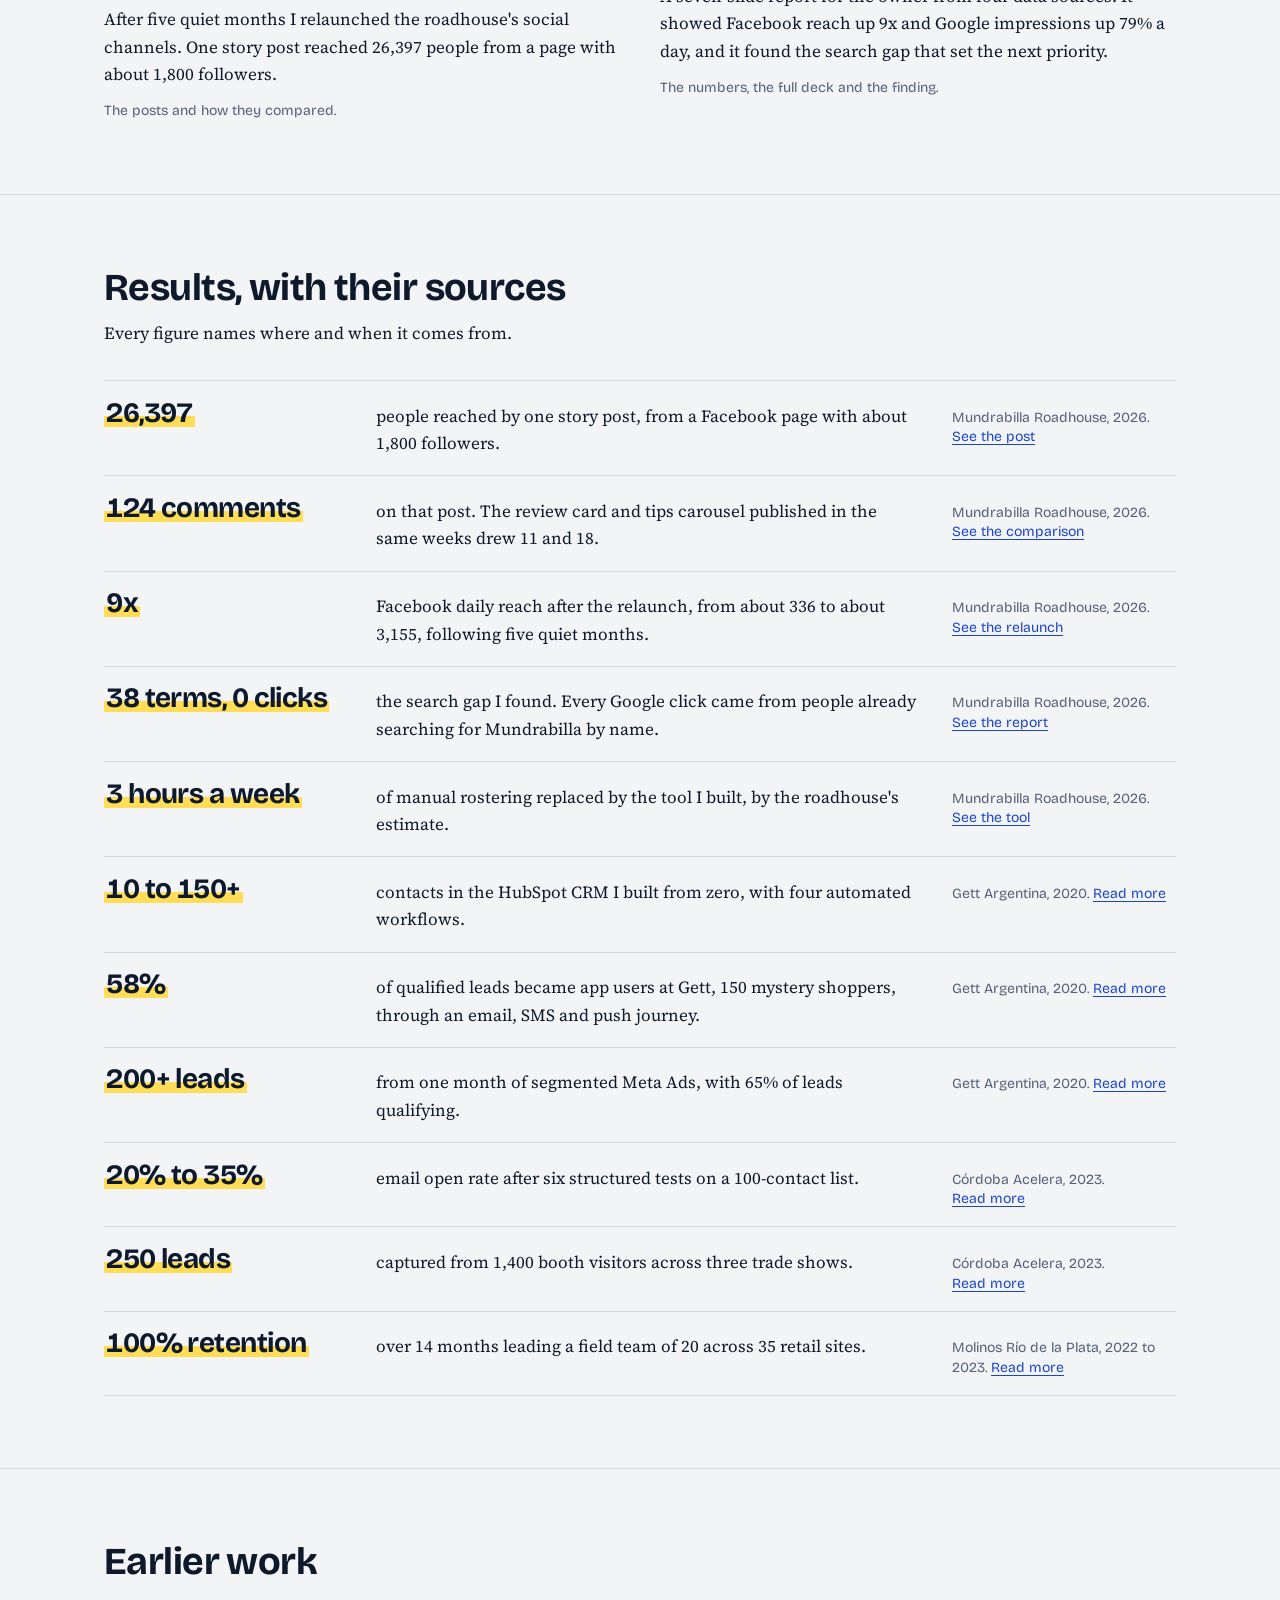
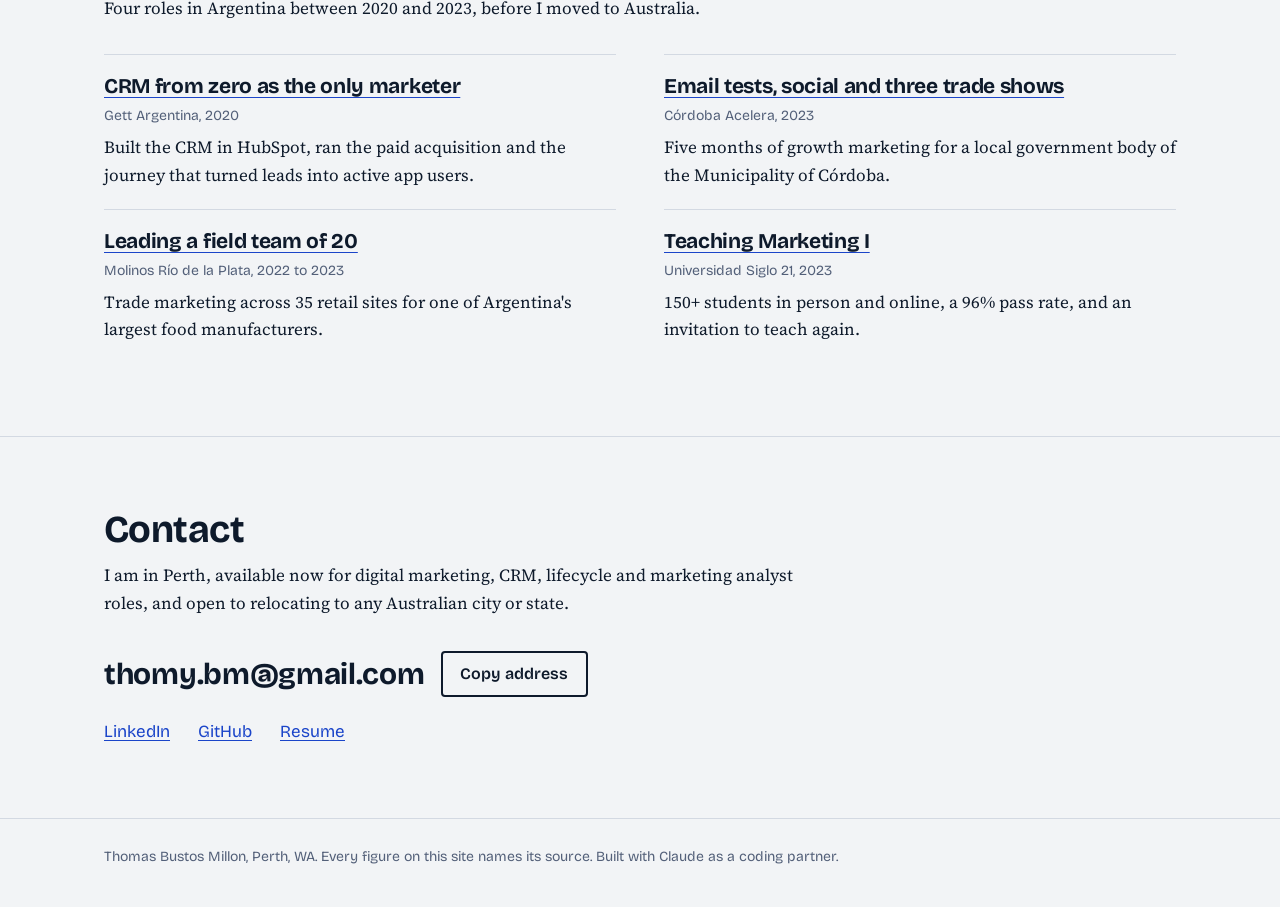
==== commit 0906b82a: "Add files via upload" ====
--- a/index.html
+++ b/index.html
@@ -169,7 +169,7 @@
       <article>
         <h3><a class="title-link" href="earlier-work.html#cordoba">Email tests, social and three trade shows</a></h3>
         <p class="when">Córdoba Acelera, 2023</p>
-        <p>Five months of growth marketing for a public-private innovation agency.</p>
+        <p>Five months of growth marketing for a local government body of the Municipality of Córdoba.</p>
       </article>
       <article>
         <h3><a class="title-link" href="earlier-work.html#molinos">Leading a field team of 20</a></h3>
